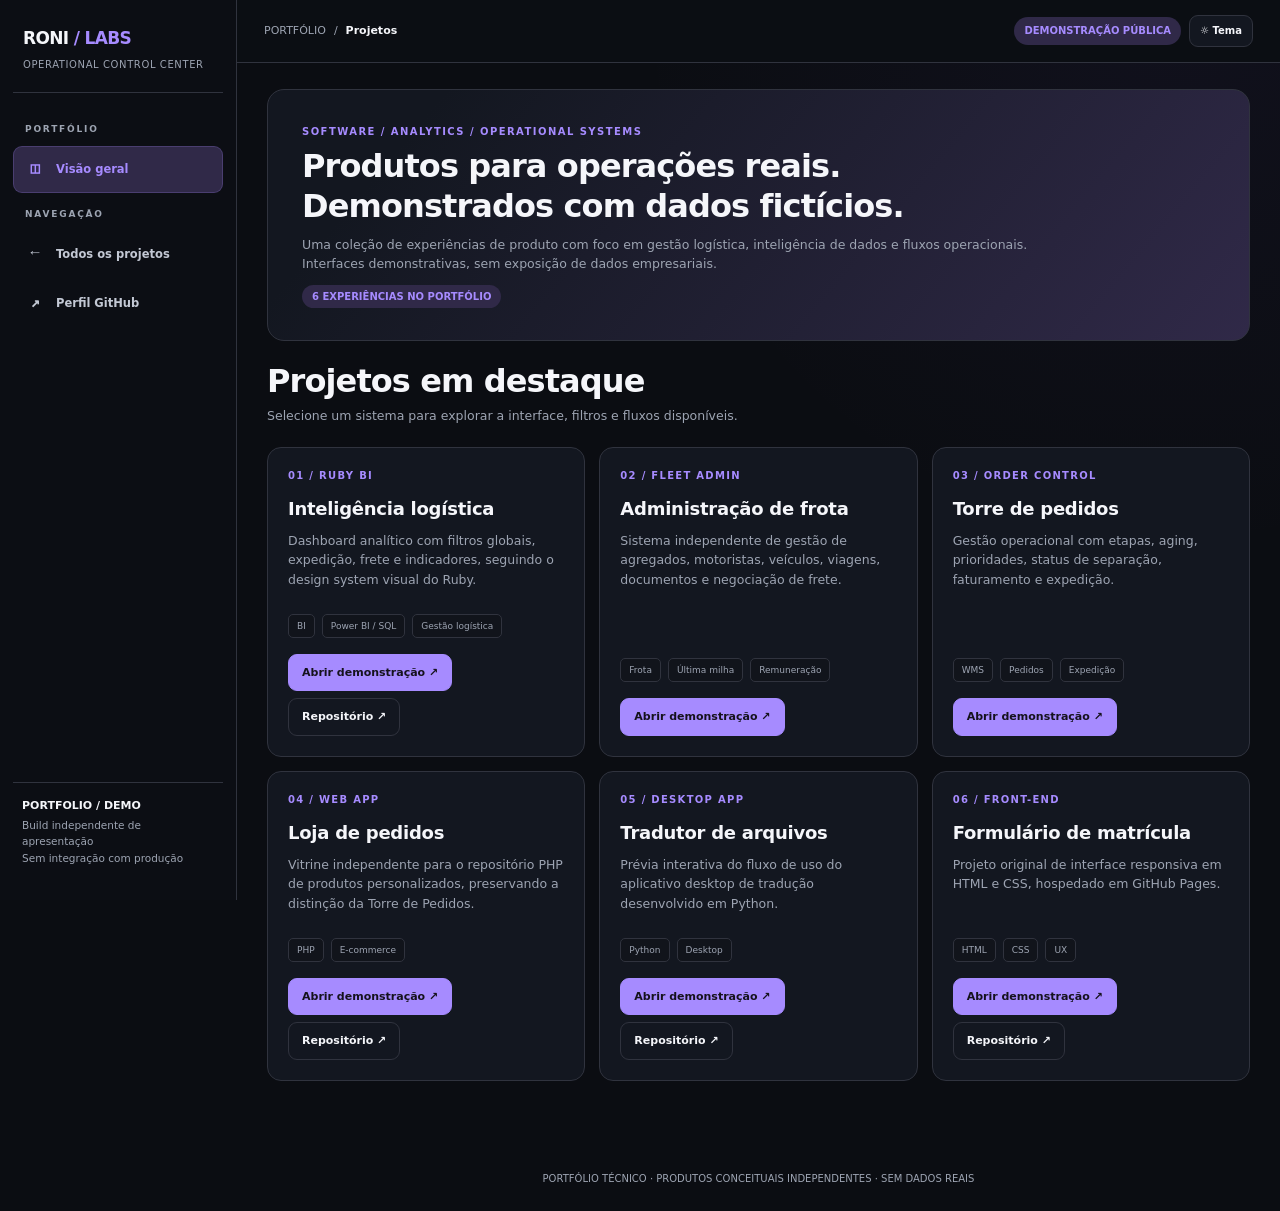
==== portfolio-demos/index.html @ c317b1f0 "deploy(portfolio): ativa novo shell Ruby BI, FleetOps e Torre de Pedidos" ====
<!doctype html>
<html lang="pt-BR" data-ui-theme="dark">
<head>
<meta charset="utf-8">
<meta name="viewport" content="width=device-width, initial-scale=1">
<meta name="robots" content="index,follow">
<meta name="description" content="Portfólio de sistemas de Roni Lima: Ruby BI, FleetOps, Torre de Pedidos, aplicações web e desktop. Demonstrações independentes com dados fictícios.">
<meta name="theme-color" content="#0b0d12">
<meta http-equiv="Content-Security-Policy" content="default-src 'self'; img-src 'self' data:; style-src 'self' 'unsafe-inline' https://fonts.googleapis.com; script-src 'self'; font-src 'self' https://fonts.gstatic.com; connect-src 'none'; base-uri 'self'; form-action 'none'; object-src 'none'; frame-ancestors 'none'">
<title>Portfólio de Sistemas — Roni Lima</title>
<link rel="stylesheet" href="assets/ruby-showcase.css">
<script defer src="assets/ruby-showcase.js"></script>
</head>
<body>
<main id="app"><p style="padding:30px;font-family:system-ui,sans-serif">Carregando demonstrações do portfólio...</p></main>
<noscript><p>Ative o JavaScript para visualizar as demonstrações. <a href="https://github.com/Ronilima1810">Perfil GitHub</a>.</p></noscript>
</body>
</html>
---- portfolio-demos/assets/ruby-showcase.css ----
@import url('https://fonts.googleapis.com/css2?family=Manrope:wght@400;500;600;650;700;750;800&display=swap');
:root{font-family:Manrope,"Segoe UI",sans-serif;color-scheme:dark;--bg:#0b0d12;--bg2:#11141b;--surface:#131720;--panel:#171b26;--raised:#1c2130;--line:#30333e;--text:#f5f6fa;--muted:#9da4b2;--sub:#c3c8d4;--purple:#a68bff;--p-soft:#302948;--green:#4bd6a2;--amber:#e8b85e;--red:#ff8992;--blue:#84afff;--shadow:0 20px 60px #0002}
:root[data-ui-theme=light]{color-scheme:light;--bg:#f4f5f8;--bg2:#e9ecf2;--surface:#fff;--panel:#fff;--raised:#f5f5fc;--line:#dce0e8;--text:#171922;--muted:#697484;--sub:#3e4a5b;--purple:#6848d8;--p-soft:#eee9ff;--green:#168a62;--amber:#b7791f;--red:#c74b58;--blue:#4169c0;--shadow:0 16px 40px #26304412}
*{box-sizing:border-box}html{scroll-behavior:smooth}body{margin:0;min-height:100vh;background:radial-gradient(circle at 92% 1%,#7450d30e,transparent 34rem),var(--bg);font:12.5px/1.57 Manrope,system-ui,sans-serif;color:var(--text)}button,input,select{font:inherit}button,a,select{transition:background .15s,border-color .15s,color .15s}button{cursor:pointer}a{text-decoration:none;color:inherit}a:hover{color:var(--purple)}button:focus-visible,a:focus-visible,input:focus-visible,select:focus-visible{outline:2px solid var(--purple);outline-offset:2px}button:disabled{cursor:not-allowed;opacity:.45}h1,h2,h3,h4,p{margin-top:0}h1{font-size:clamp(24px,2.5vw,34px);line-height:1.25;letter-spacing:-.9px}h2{font-size:16px;letter-spacing:-.25px}h3{font-size:13px}p{color:var(--muted)}.app{min-height:100vh;display:flex}.sidebar{position:fixed;inset:0 auto 0 0;width:237px;background:color-mix(in srgb,var(--bg) 88%,var(--surface));border-right:1px solid var(--line);display:flex;flex-direction:column;z-index:20;padding:20px 13px}.brand{padding:5px 10px 20px;border-bottom:1px solid var(--line);margin-bottom:17px}.brandname{font-size:17px;letter-spacing:-.65px;font-weight:800}.brandname span{color:var(--purple)}.branddesc{display:block;color:var(--muted);font-size:10px;margin-top:5px;letter-spacing:.6px}.navlabel{font-size:9px;letter-spacing:1.8px;color:var(--muted);font-weight:850;padding:12px 12px 7px;text-transform:uppercase}.navbutton,.navlink{border:1px solid transparent;border-radius:9px;display:flex;align-items:center;gap:12px;padding:11px 12px;width:100%;background:transparent;text-align:left;color:var(--sub);font-size:11.5px;font-weight:720;margin:2px 0}.navbutton:hover,.navlink:hover{background:var(--raised);color:var(--text)}.navbutton.selected{background:var(--p-soft);border-color:color-mix(in srgb,var(--purple) 22%,transparent);color:var(--purple)}.glyph{display:inline-flex;align-items:center;justify-content:center;width:18px;font-family:monospace;font-size:15px;flex-shrink:0}.navfoot{margin-top:auto;border-top:1px solid var(--line);padding:14px 9px;color:var(--muted);font-size:10.5px}.navfoot strong{display:block;color:var(--text);font-size:11px;margin-bottom:2px}.main{margin-left:237px;width:calc(100% - 237px);min-width:0}.topbar{min-height:63px;display:flex;align-items:center;justify-content:space-between;gap:12px;padding:12px 27px;background:color-mix(in srgb,var(--bg) 94%,var(--surface));border-bottom:1px solid var(--line);position:sticky;top:0;z-index:15}.breadcrumbs{display:flex;align-items:center;gap:8px;color:var(--muted);font-size:11px;min-width:0}.breadcrumbs strong{color:var(--text);overflow:hidden;text-overflow:ellipsis;white-space:nowrap}.topactions{display:flex;align-items:center;gap:8px}.pill{padding:6px 10px;border-radius:999px;background:var(--p-soft);color:var(--purple);font-size:10px;font-weight:850;white-space:nowrap}.topactions .pill{max-width:200px;overflow:hidden;text-overflow:ellipsis}.workspace{padding:26px 30px 75px;max-width:1570px;margin:auto}.heading{display:flex;justify-content:space-between;align-items:end;gap:15px;margin-bottom:21px}.eyebrow{font-size:10px;font-weight:900;letter-spacing:1.45px;text-transform:uppercase;color:var(--purple);margin-bottom:6px}.heading h1{margin:0 0 5px}.heading p{margin:0}.headtools{display:flex;flex-wrap:wrap;align-items:center;gap:8px}.btn{border:1px solid var(--line);background:var(--surface);color:var(--text);border-radius:9px;padding:9px 13px;font-size:11px;font-weight:800;display:inline-flex;align-items:center;justify-content:center;gap:7px}.btn:hover{border-color:var(--purple);background:var(--p-soft)}.btn.primary{background:var(--purple);border-color:var(--purple);color:#15121c}.btn.primary:hover{filter:brightness(1.08)}.btn.quiet{background:transparent}.btn.small{font-size:10px;padding:7px 10px}.notice{display:flex;align-items:center;gap:12px;border:1px solid var(--line);background:color-mix(in srgb,var(--purple) 5%,var(--surface));padding:10px 15px;border-radius:11px;color:var(--muted);margin-bottom:20px;font-size:11px}.notice strong{color:var(--purple)}.filterbar{display:flex;flex-wrap:wrap;align-items:end;gap:10px;padding:13px;border-radius:13px;border:1px solid var(--line);background:var(--surface);margin-bottom:18px}.field{min-width:130px;display:flex;flex-direction:column;gap:4px}.field label{color:var(--muted);font-size:9px;letter-spacing:.7px;font-weight:850;text-transform:uppercase}.field select,.field input{height:34px;border-radius:8px;border:1px solid var(--line);padding:0 10px;background:var(--bg2);color:var(--text);outline-offset:2px;min-width:0}.field.grow{flex:1}.field.grow input{width:100%}.kpis{display:grid;grid-template-columns:repeat(4,minmax(0,1fr));gap:12px;margin:16px 0 18px}.kpi{background:var(--surface);border:1px solid var(--line);border-radius:13px;padding:16px 17px;min-width:0;box-shadow:var(--shadow)}.kpi label{font-size:10px;color:var(--muted);font-weight:750}.kpi strong{display:block;font-size:clamp(18px,2vw,27px);font-weight:850;letter-spacing:-.75px;margin:9px 0 6px;white-space:nowrap}.kpi small{display:block;font-size:9.5px;color:var(--muted)}.kpi .delta{color:var(--green);font-weight:800}.panel{border-radius:13px;border:1px solid var(--line);background:var(--surface);box-shadow:var(--shadow);min-width:0;overflow:hidden}.panelhead{padding:17px 18px 11px;display:flex;align-items:center;justify-content:space-between;gap:12px}.panelhead h2{margin:0 0 3px;font-size:14px;font-weight:850}.panelhead p{font-size:10.5px;margin:0}.panelbody{padding:5px 18px 19px}.twocol{display:grid;grid-template-columns:minmax(0,1.6fr) minmax(260px,1fr);gap:14px;margin-bottom:15px}.equal{grid-template-columns:repeat(2,minmax(0,1fr))}.chart{width:100%;height:218px;display:block}.chart text{font:11px Manrope,sans-serif;fill:var(--muted)}.chart .axis{stroke:var(--line);stroke-width:1}.chart .stroke{stroke:var(--purple);stroke-width:3;fill:none}.chart .area{fill:color-mix(in srgb,var(--purple) 16%,transparent)}.progressItem{margin:16px 0}.progressItem:first-child{margin-top:5px}.progressTitle{display:flex;justify-content:space-between;gap:10px;font-size:11px;margin-bottom:8px}.progressTitle strong{font-weight:850}.progressTrack{height:7px;border-radius:5px;background:var(--bg2);overflow:hidden}.progressFill{height:100%;background:var(--purple);border-radius:5px}.tablewrap{max-width:100%;overflow-x:auto}table.data{width:100%;border-collapse:collapse;font-size:10.5px;min-width:670px}table.data th{text-align:left;background:var(--bg2);color:var(--muted);font-weight:850;font-size:9px;letter-spacing:.55px;text-transform:uppercase}table.data th,table.data td{padding:12px 13px;border-bottom:1px solid var(--line);white-space:nowrap}table.data tr:last-child td{border:0}table.data tbody tr:hover{background:var(--p-soft)}.right{text-align:right!important}.state{display:inline-flex;align-items:center;gap:5px;border-radius:99px;padding:5px 9px;font-size:9px;font-weight:800;background:var(--raised);color:var(--sub);white-space:nowrap}.state.ok{color:var(--green);background:color-mix(in srgb,var(--green) 10%,transparent)}.state.warn{color:var(--amber);background:color-mix(in srgb,var(--amber) 11%,transparent)}.state.bad{color:var(--red);background:color-mix(in srgb,var(--red) 9%,transparent)}.tiny{font-size:10px;color:var(--muted)}.muted{color:var(--muted)}.toolbar{display:flex;flex-wrap:wrap;gap:8px;justify-content:space-between;align-items:center;padding:8px 18px 13px}.tabs{display:flex;gap:7px;flex-wrap:wrap}.tab{border:1px solid var(--line);background:var(--bg2);color:var(--muted);font-size:10.5px;font-weight:750;border-radius:8px;padding:8px 13px}.tab[aria-pressed=true]{background:var(--p-soft);color:var(--purple);border-color:color-mix(in srgb,var(--purple) 36%,var(--line))}.stagegrid{display:grid;grid-template-columns:repeat(4,1fr);gap:9px}.stage{border:1px solid var(--line);border-radius:10px;padding:11px 10px;background:var(--bg2);min-width:0}.stage strong{font-size:23px;display:block}.stage small{font-size:9.5px;color:var(--muted)}.stage::before{content:'';display:block;width:26px;height:3px;border-radius:4px;background:var(--purple);margin-bottom:9px}.stack{display:grid;gap:14px}.aging{display:grid;grid-template-columns:repeat(8,1fr);gap:6px;padding:10px 0}.heat{padding:12px 4px;border:1px solid var(--line);background:var(--p-soft);color:var(--sub);border-radius:7px;text-align:center;font-size:10px}.heat.hot{background:color-mix(in srgb,var(--red) 32%,var(--surface));color:var(--text)}.heat.warm{background:color-mix(in srgb,var(--amber) 22%,var(--surface))}.metricline{display:flex;justify-content:space-between;padding:13px 0;border-bottom:1px solid var(--line);gap:12px}.metricline:last-child{border:0}.metricline strong{font-size:11.5px}.metricline span{color:var(--muted)}.miniMap{position:relative;height:220px;background:linear-gradient(125deg,var(--bg2),var(--surface));border-radius:10px;border:1px solid var(--line);overflow:hidden}.miniMap svg{width:100%;height:100%;position:absolute}.miniMap text{font-size:10px;fill:var(--sub)}.fleetlayout{display:grid;grid-template-columns:1fr 1fr;gap:14px}.pricing{display:grid;grid-template-columns:repeat(3,1fr);gap:11px}.pricing label{font-size:10px;color:var(--muted);font-weight:800}.pricing input{width:100%;margin-top:5px;background:var(--bg2);color:var(--text);border:1px solid var(--line);border-radius:8px;padding:10px}.pricingoutput{display:flex;flex-wrap:wrap;align-items:center;justify-content:space-between;padding:15px;background:var(--p-soft);border-radius:9px;margin-top:15px}.pricingoutput strong{font-size:22px;color:var(--purple)}.listcompact{display:grid;gap:8px}.listitem{padding:12px;border:1px solid var(--line);border-radius:10px;display:flex;align-items:center;justify-content:space-between;gap:8px}.listitem strong{display:block}.listitem small{color:var(--muted);font-size:9px}.empty{padding:24px;text-align:center;color:var(--muted)}.overview{margin-top:10px}.homeHero{background:linear-gradient(130deg,var(--surface) 15%,var(--p-soft));border:1px solid var(--line);border-radius:17px;padding:34px;margin-bottom:20px}.homeHero h1{max-width:800px;margin-bottom:9px}.homeHero p{max-width:760px}.homegrid{display:grid;grid-template-columns:repeat(3,1fr);gap:14px}.homecard{background:var(--surface);border:1px solid var(--line);border-radius:14px;padding:20px;display:flex;flex-direction:column;min-height:230px}.homecard .overline{color:var(--purple);font-size:10px;letter-spacing:1.3px;font-weight:850}.homecard h2{font-size:18px;margin:12px 0 7px}.homecard p{flex:1}.homecard .btn{align-self:start}.backline{font-size:10px;color:var(--muted);margin-top:20px}.chiprow{display:flex;gap:7px;flex-wrap:wrap;margin-top:12px}.chip{font-size:9px;padding:4px 8px;background:var(--bg2);border:1px solid var(--line);border-radius:5px;color:var(--muted)}.hide{display:none!important}.footer{padding:15px 30px 25px;font-size:10px;color:var(--muted);text-align:center}.topbar .mobilemenu{display:none}@media(max-width:1170px){.kpis{grid-template-columns:repeat(2,1fr)}.stagegrid{grid-template-columns:repeat(4,1fr)}.twocol{grid-template-columns:1fr}.homegrid{grid-template-columns:repeat(2,1fr)}}@media(max-width:820px){.sidebar{position:relative;width:100%;height:auto;inset:auto;padding:9px 12px}.brand{display:flex;gap:12px;align-items:center;margin:0;padding:5px 7px;border:0}.branddesc{margin:0}.navlabel,.sidebar .navfoot{display:none}.sidebar .navlist{display:flex;flex-wrap:wrap;gap:3px}.navbutton,.navlink{width:auto;margin:0;padding:8px}.main{margin-left:0;width:100%}.app{flex-direction:column}.topbar{position:relative}.workspace{padding:20px}.homegrid{grid-template-columns:repeat(2,1fr)}}@media(max-width:560px){.workspace{padding:13px}.topbar{padding:10px 14px}.topactions .pill{display:none}.heading{align-items:start;flex-direction:column}.kpis,.homegrid,.fleetlayout,.equal{grid-template-columns:1fr}.kpis{grid-template-columns:repeat(2,minmax(0,1fr));gap:7px}.kpi{padding:12px}.kpi strong{font-size:18px}.pricing{grid-template-columns:1fr}.stagegrid{grid-template-columns:repeat(2,1fr)}.aging{grid-template-columns:repeat(4,1fr)}.homeHero{padding:23px}.homecard{min-height:200px}}
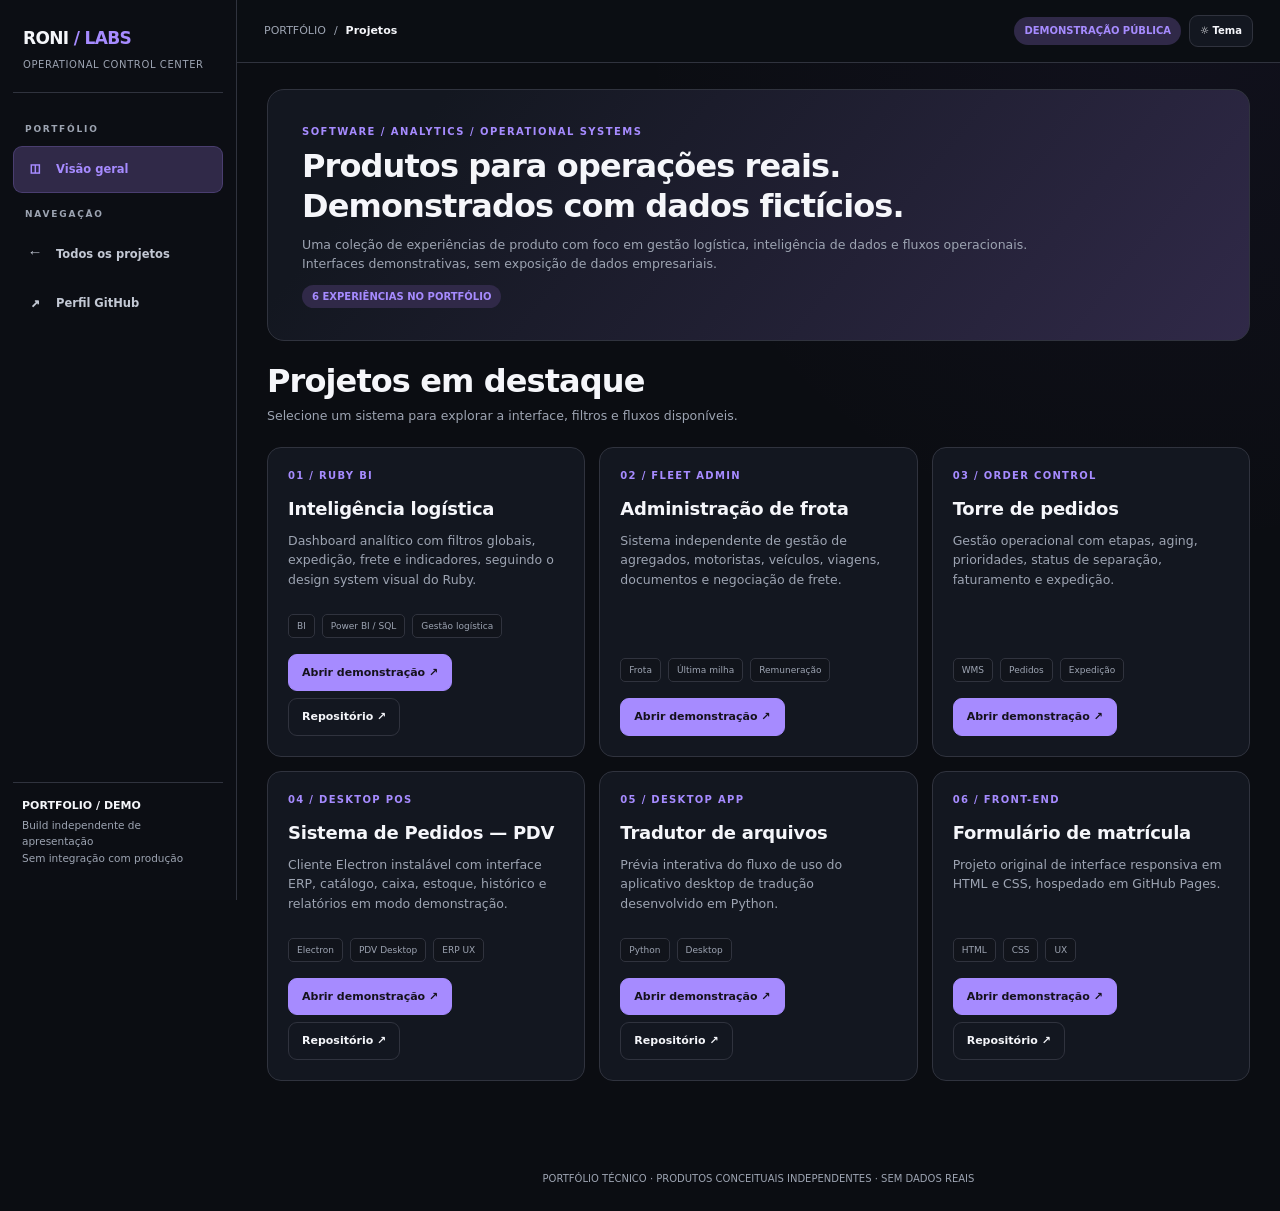
==== commit c5c4f772: "deploy(showcase): habilita link PDV com arquivo versionado" ====
--- a/portfolio-demos/index.html
+++ b/portfolio-demos/index.html
@@ -9,7 +9,7 @@
 <meta http-equiv="Content-Security-Policy" content="default-src 'self'; img-src 'self' data:; style-src 'self' 'unsafe-inline' https://fonts.googleapis.com; script-src 'self'; font-src 'self' https://fonts.gstatic.com; connect-src 'none'; base-uri 'self'; form-action 'none'; object-src 'none'; frame-ancestors 'none'">
 <title>Portfólio de Sistemas — Roni Lima</title>
 <link rel="stylesheet" href="assets/ruby-showcase.css">
-<script defer src="assets/ruby-showcase.js"></script>
+<script defer src="assets/ruby-showcase-v3.js"></script>
 </head>
 <body>
 <main id="app"><p style="padding:30px;font-family:system-ui,sans-serif">Carregando demonstrações do portfólio...</p></main>
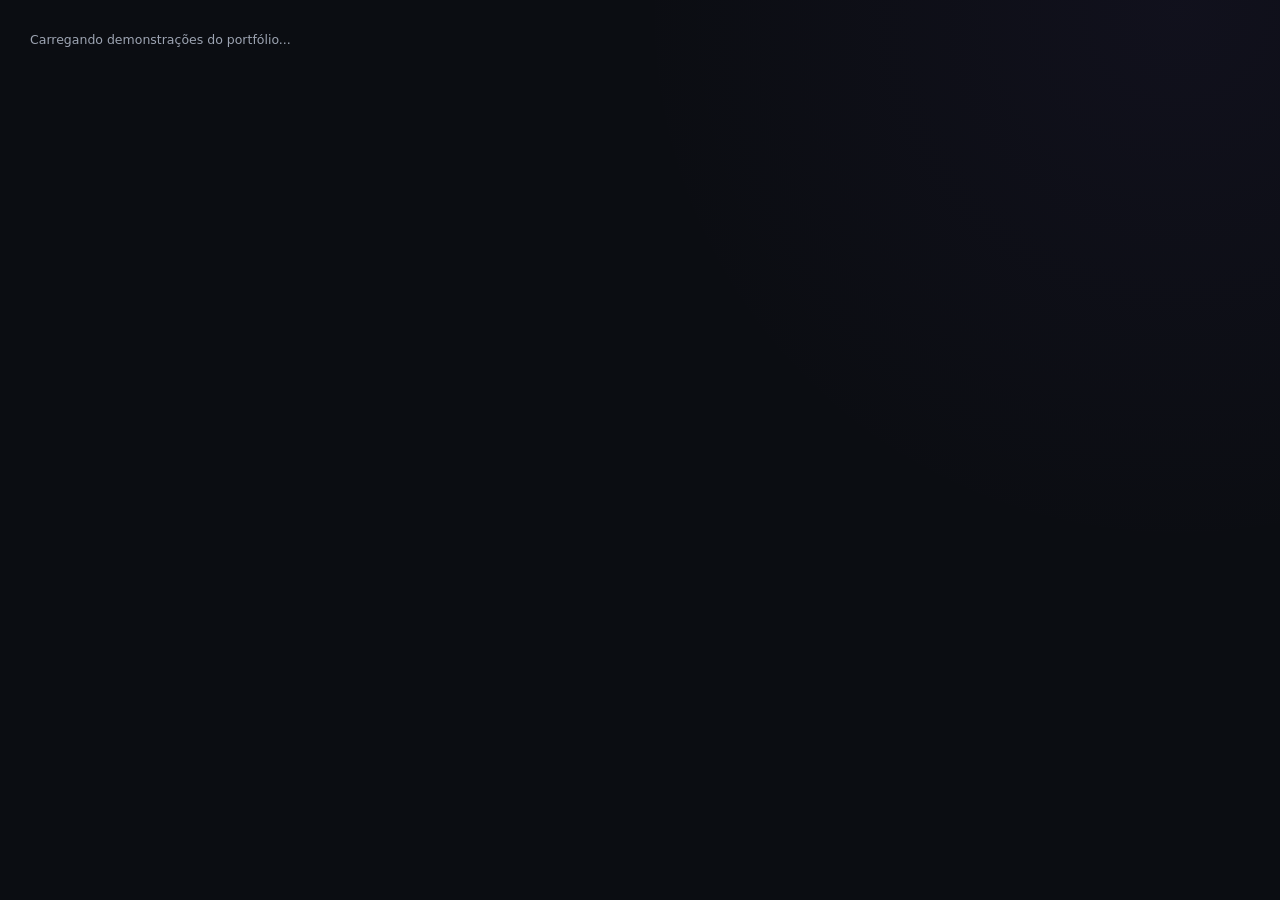
==== commit 71f9e98a: "deploy(showcase): publica galeria com previews atualizados" ====
--- a/portfolio-demos/index.html
+++ b/portfolio-demos/index.html
@@ -9,7 +9,7 @@
 <meta http-equiv="Content-Security-Policy" content="default-src 'self'; img-src 'self' data:; style-src 'self' 'unsafe-inline' https://fonts.googleapis.com; script-src 'self'; font-src 'self' https://fonts.gstatic.com; connect-src 'none'; base-uri 'self'; form-action 'none'; object-src 'none'; frame-ancestors 'none'">
 <title>Portfólio de Sistemas — Roni Lima</title>
 <link rel="stylesheet" href="assets/ruby-showcase.css">
-<script defer src="assets/ruby-showcase-v3.js"></script>
+<script defer src="assets/ruby-showcase-v4.js"></script>
 </head>
 <body>
 <main id="app"><p style="padding:30px;font-family:system-ui,sans-serif">Carregando demonstrações do portfólio...</p></main>
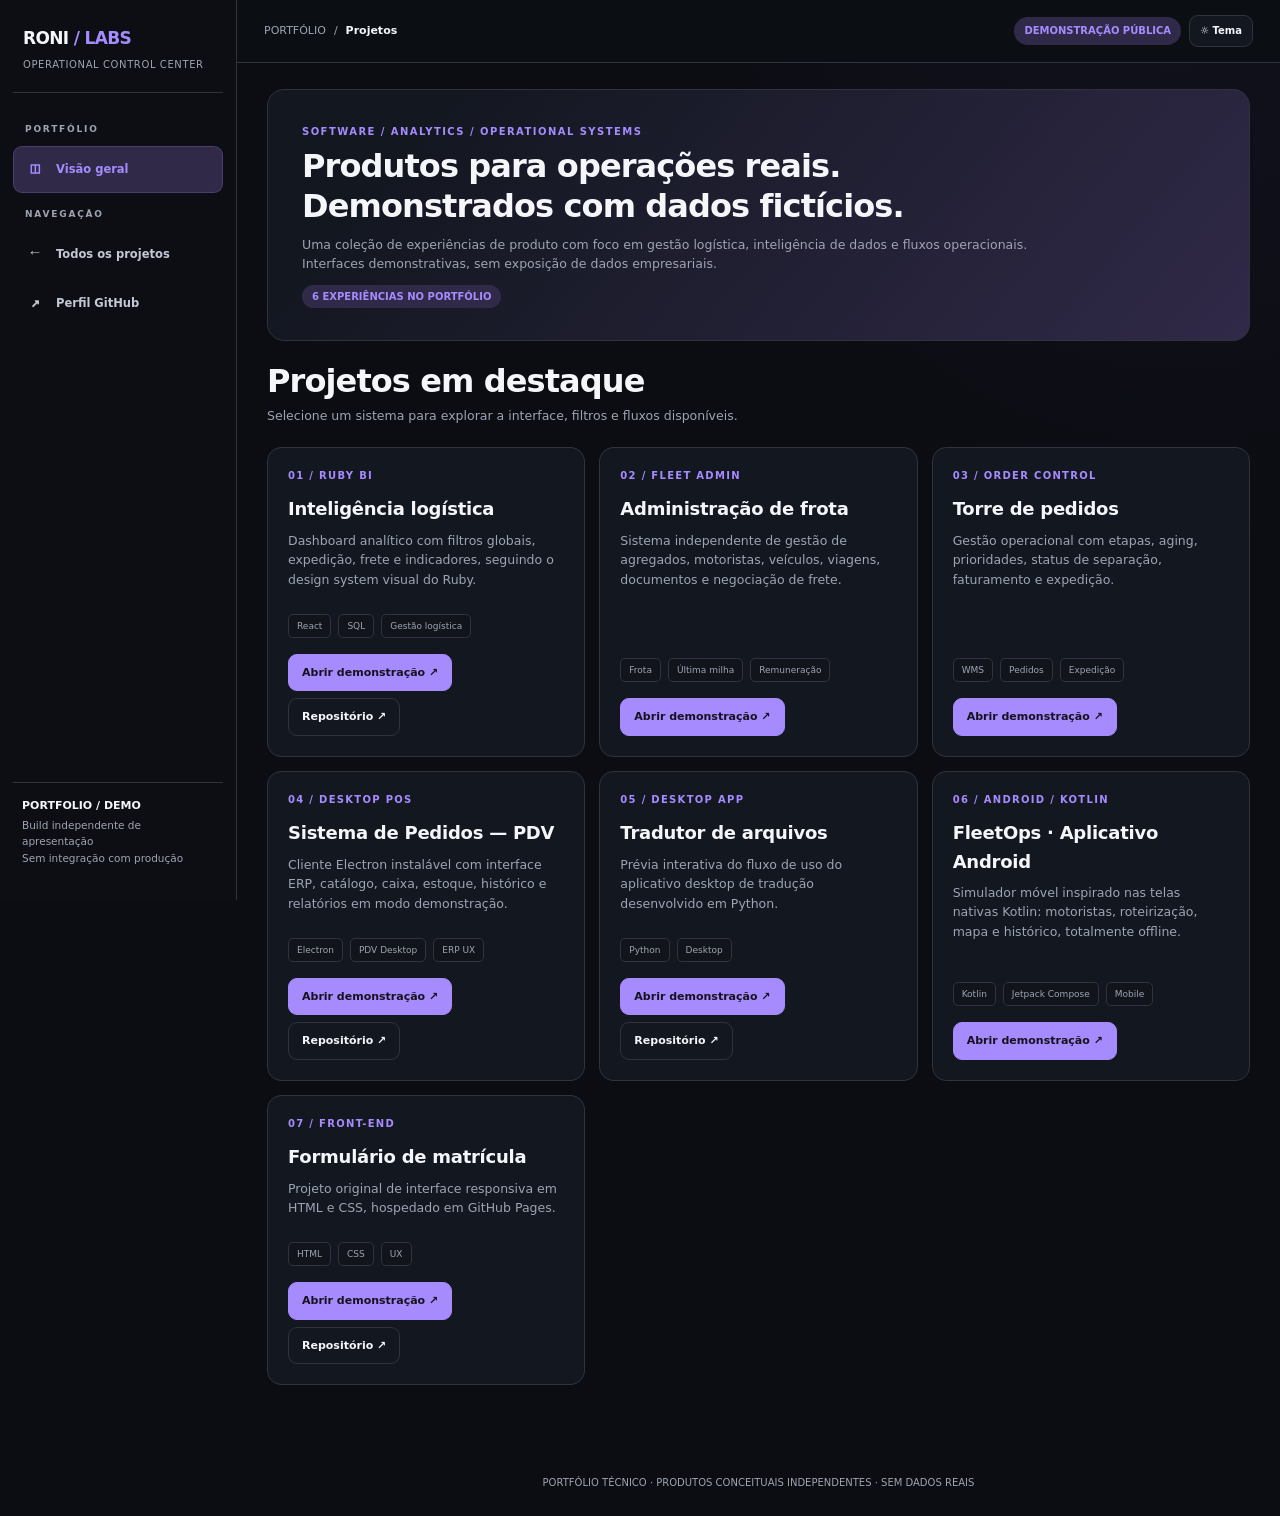
==== commit d69d2eea: "deploy(showcase): aponta para galeria v5 validada" ====
--- a/portfolio-demos/index.html
+++ b/portfolio-demos/index.html
@@ -9,7 +9,7 @@
 <meta http-equiv="Content-Security-Policy" content="default-src 'self'; img-src 'self' data:; style-src 'self' 'unsafe-inline' https://fonts.googleapis.com; script-src 'self'; font-src 'self' https://fonts.gstatic.com; connect-src 'none'; base-uri 'self'; form-action 'none'; object-src 'none'; frame-ancestors 'none'">
 <title>Portfólio de Sistemas — Roni Lima</title>
 <link rel="stylesheet" href="assets/ruby-showcase.css">
-<script defer src="assets/ruby-showcase-v4.js"></script>
+<script defer src="assets/ruby-showcase-v5.js"></script>
 </head>
 <body>
 <main id="app"><p style="padding:30px;font-family:system-ui,sans-serif">Carregando demonstrações do portfólio...</p></main>
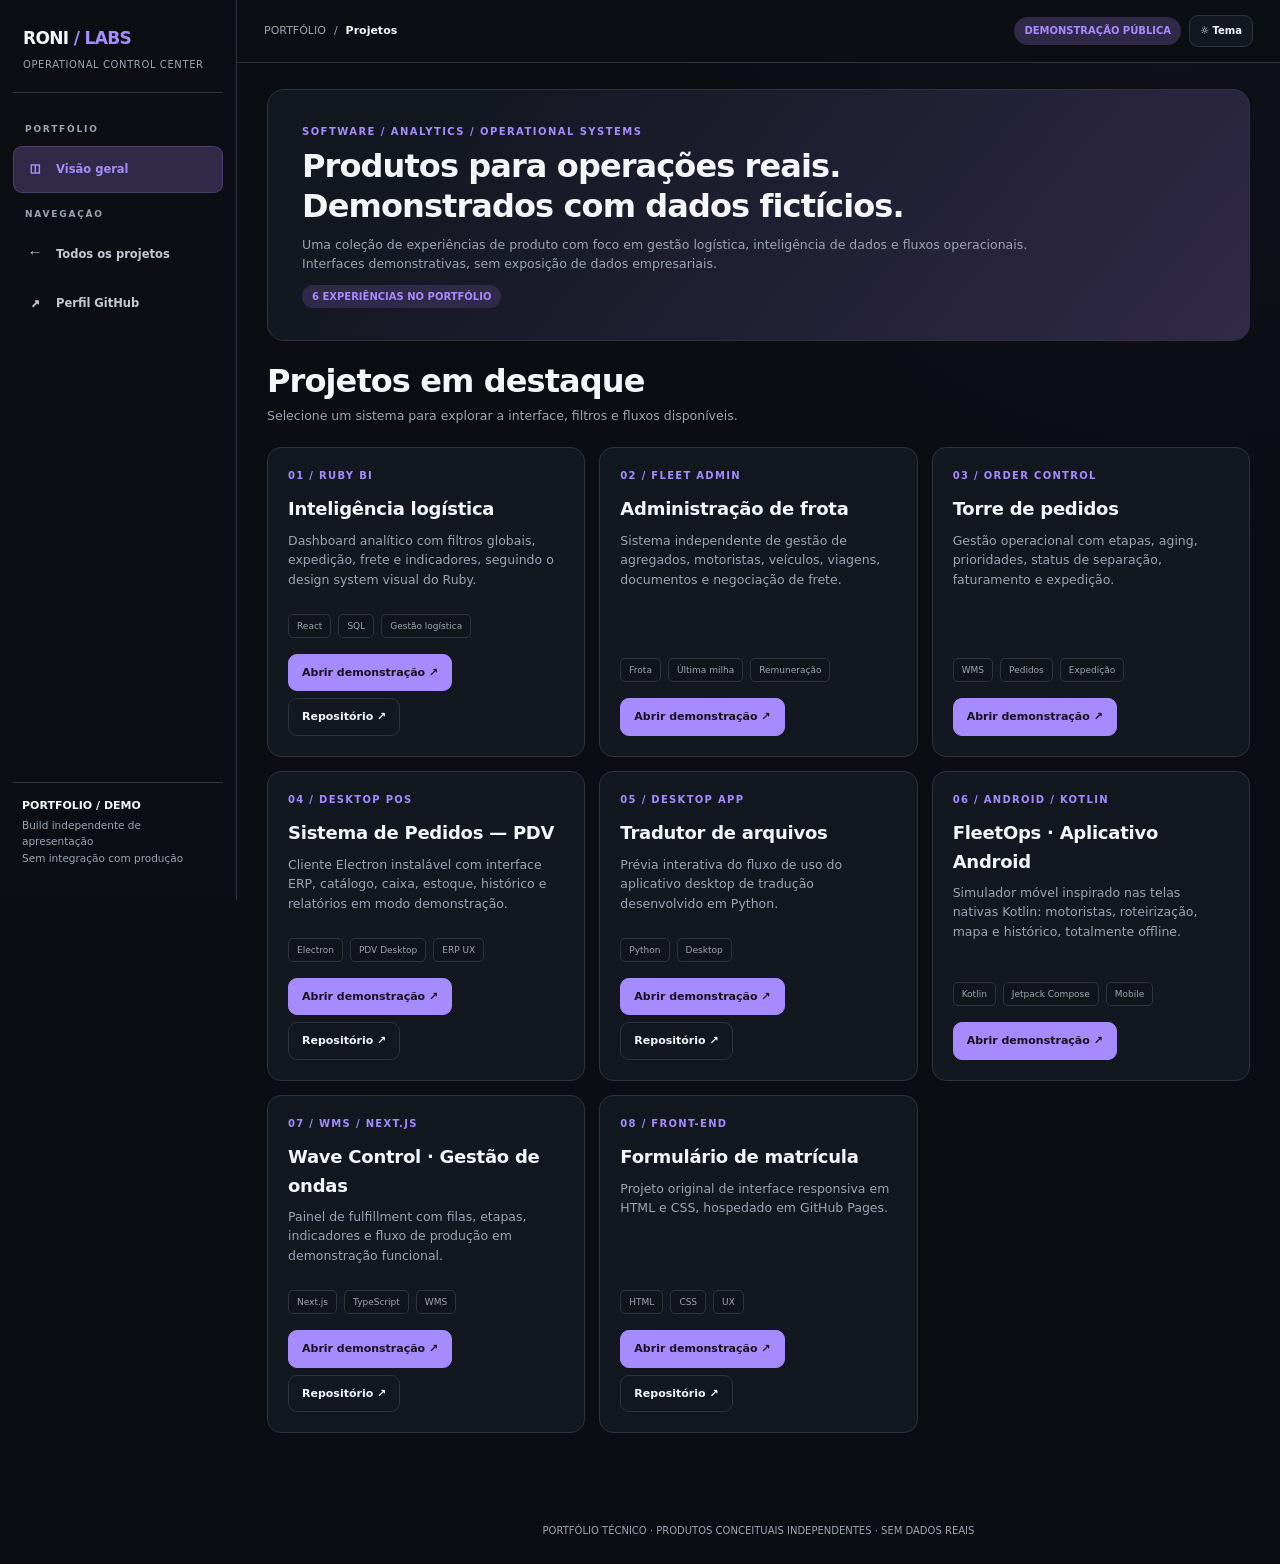
==== commit 9dec3695: "deploy(portfolio): ativa página com preview Wave Control" ====
--- a/portfolio-demos/index.html
+++ b/portfolio-demos/index.html
@@ -9,7 +9,7 @@
 <meta http-equiv="Content-Security-Policy" content="default-src 'self'; img-src 'self' data:; style-src 'self' 'unsafe-inline' https://fonts.googleapis.com; script-src 'self'; font-src 'self' https://fonts.gstatic.com; connect-src 'none'; base-uri 'self'; form-action 'none'; object-src 'none'; frame-ancestors 'none'">
 <title>Portfólio de Sistemas — Roni Lima</title>
 <link rel="stylesheet" href="assets/ruby-showcase.css">
-<script defer src="assets/ruby-showcase-v5.js"></script>
+<script defer src="assets/ruby-showcase-v6.js"></script>
 </head>
 <body>
 <main id="app"><p style="padding:30px;font-family:system-ui,sans-serif">Carregando demonstrações do portfólio...</p></main>
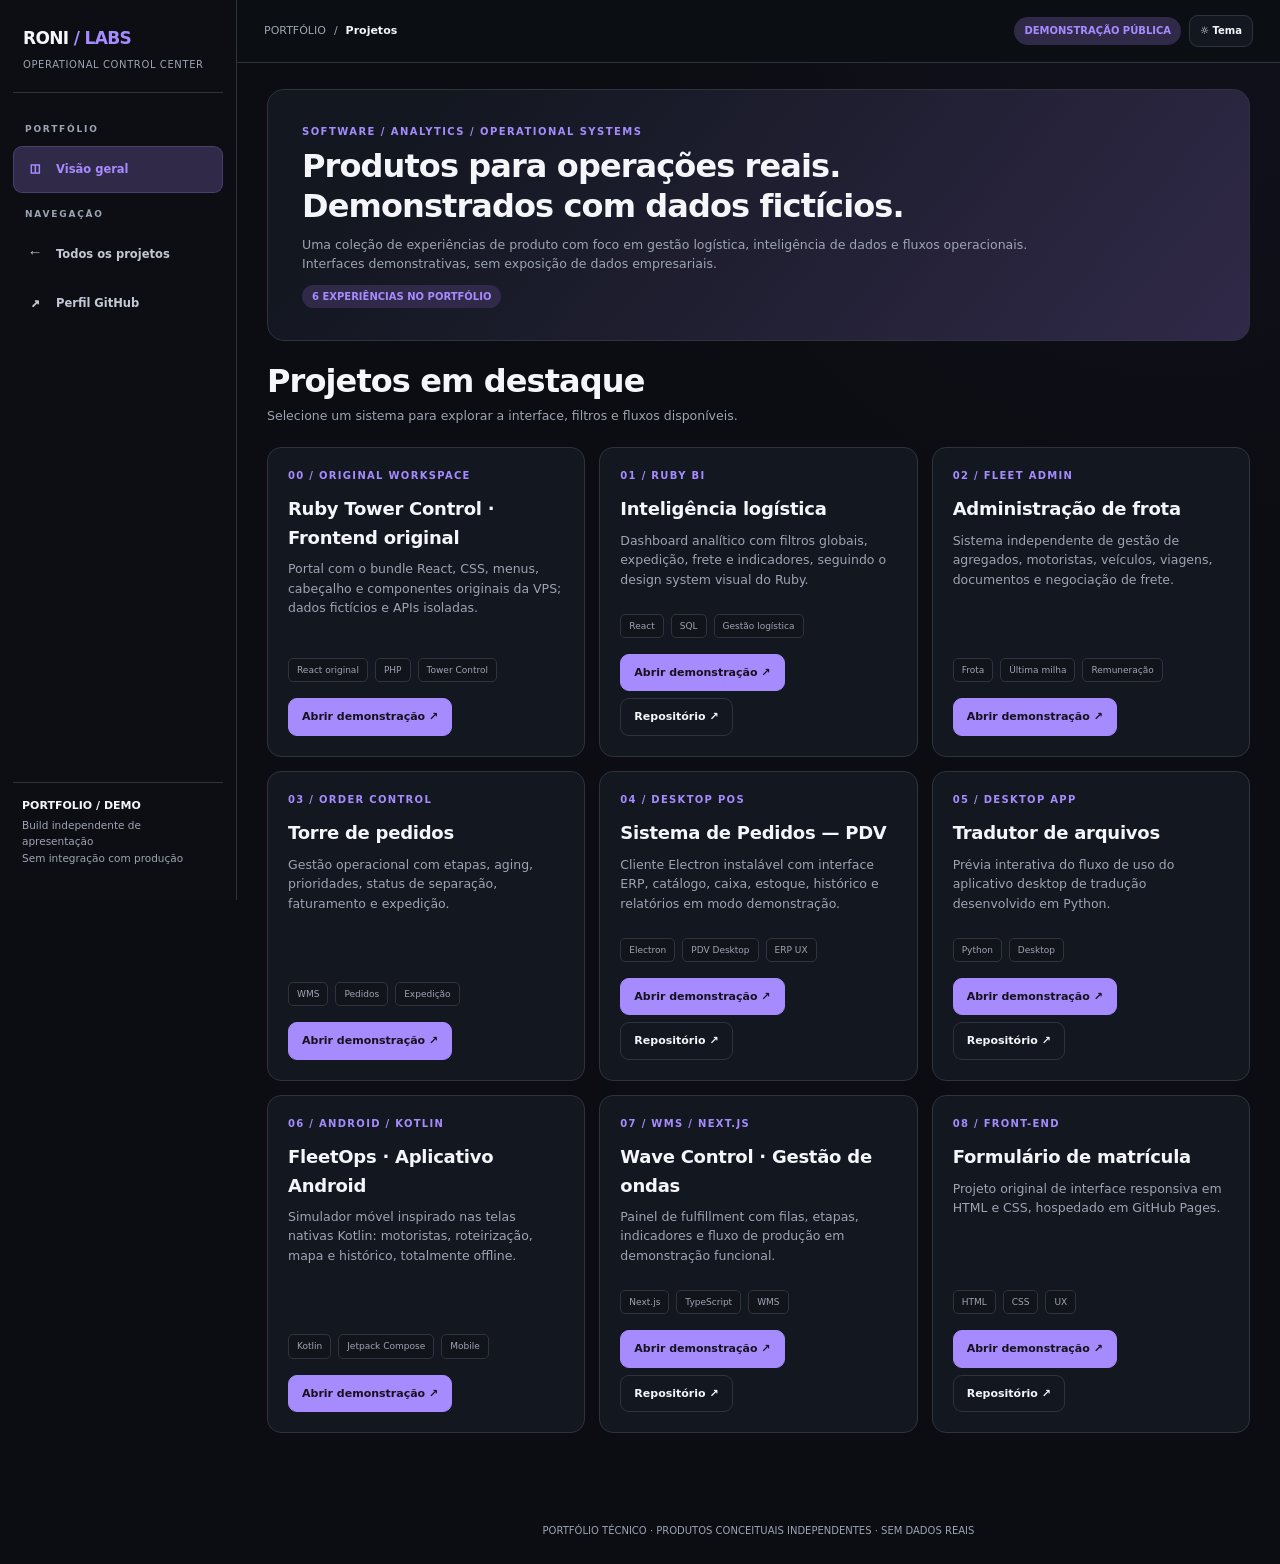
==== commit fa48aebf: "deploy(gallery): usa vitrine com Ruby original em destaque" ====
--- a/portfolio-demos/index.html
+++ b/portfolio-demos/index.html
@@ -9,7 +9,7 @@
 <meta http-equiv="Content-Security-Policy" content="default-src 'self'; img-src 'self' data:; style-src 'self' 'unsafe-inline' https://fonts.googleapis.com; script-src 'self'; font-src 'self' https://fonts.gstatic.com; connect-src 'none'; base-uri 'self'; form-action 'none'; object-src 'none'; frame-ancestors 'none'">
 <title>Portfólio de Sistemas — Roni Lima</title>
 <link rel="stylesheet" href="assets/ruby-showcase.css">
-<script defer src="assets/ruby-showcase-v6.js"></script>
+<script defer src="assets/ruby-showcase-v7.js"></script>
 </head>
 <body>
 <main id="app"><p style="padding:30px;font-family:system-ui,sans-serif">Carregando demonstrações do portfólio...</p></main>
